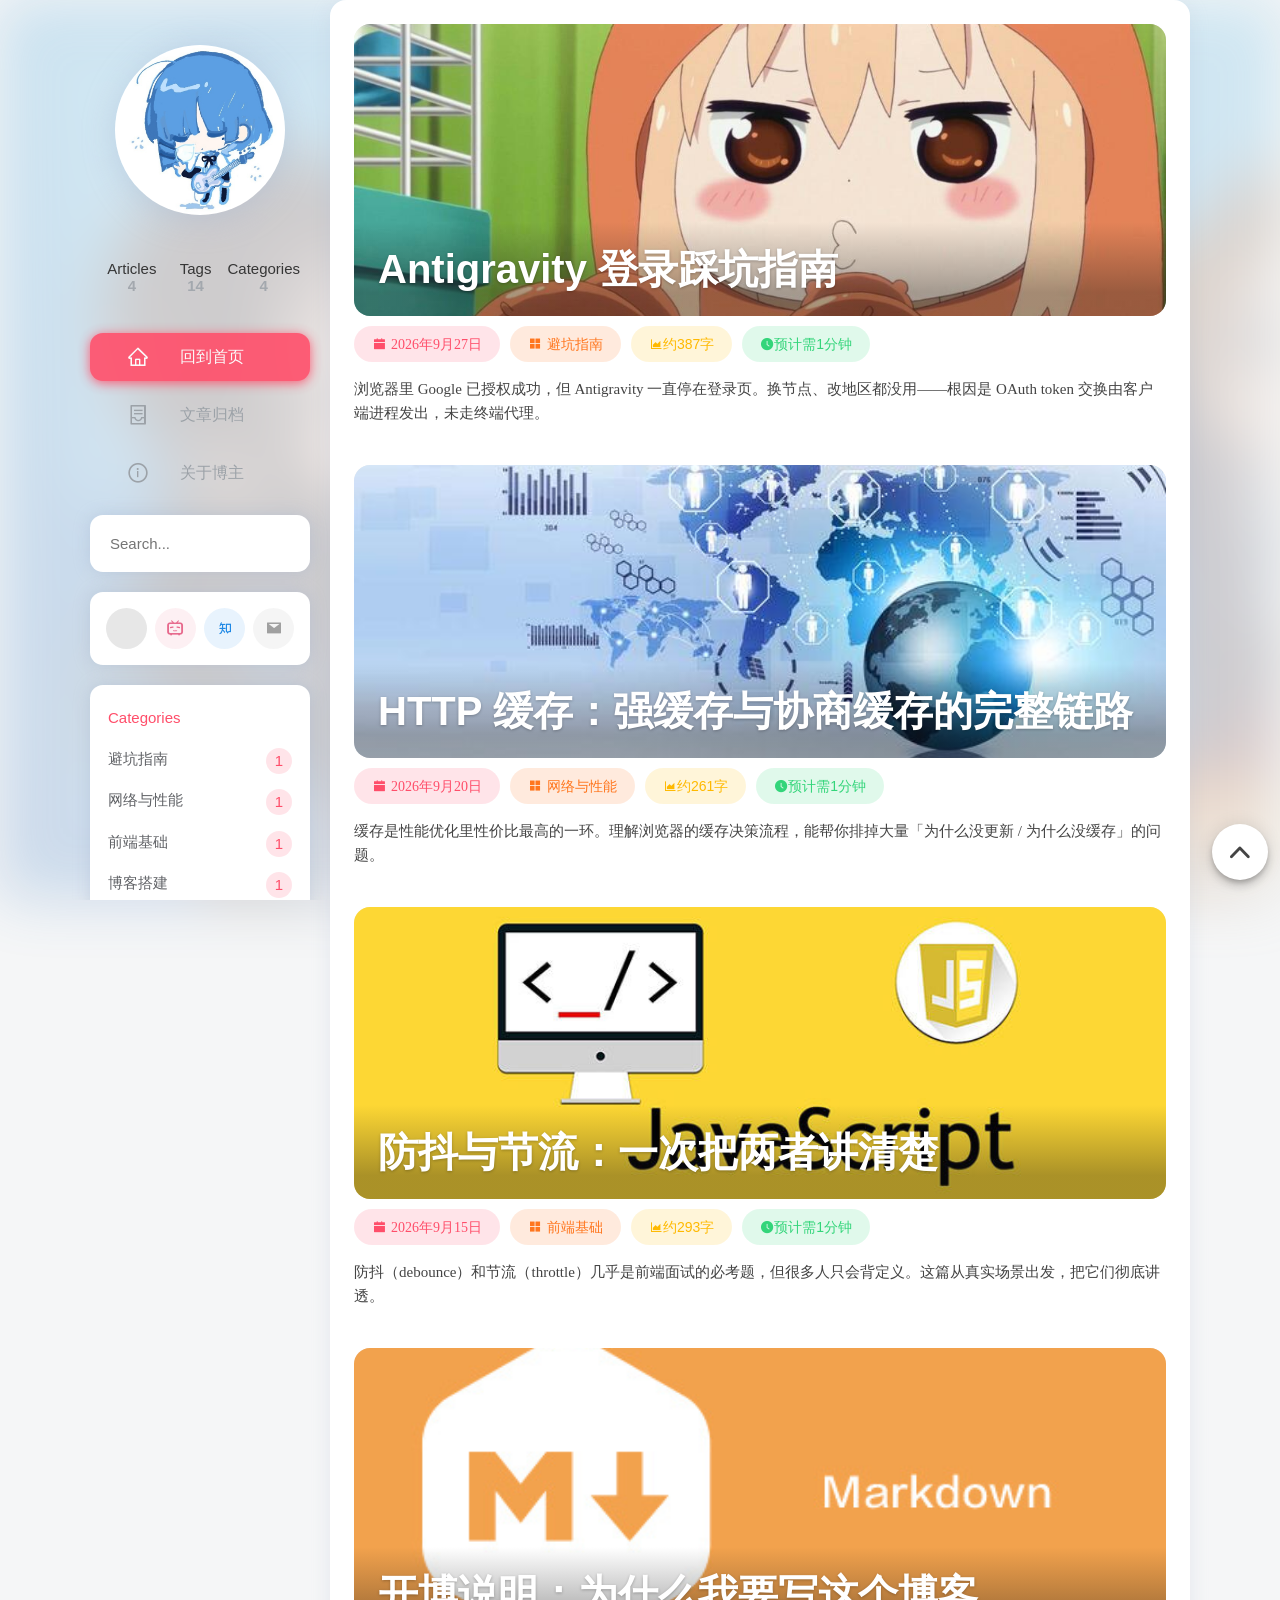
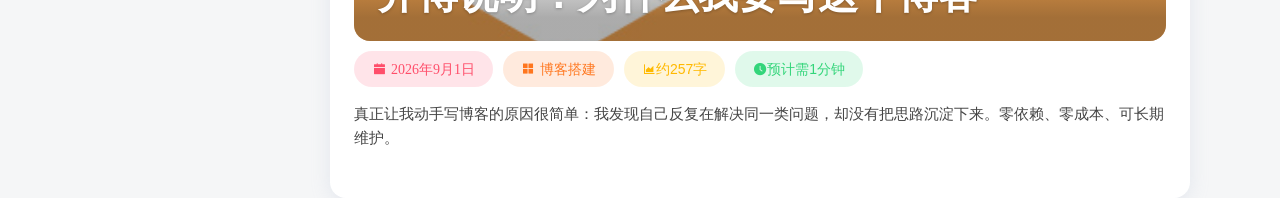
==== index.html @ 60054a6c "feat:fix:" ====
<!DOCTYPE html>
<html lang="zh-CN">

<head>
    <meta charset="UTF-8">
    <meta name="viewport" content="width=device-width, initial-scale=1, maximum-scale=5">
    <title>catyuan · 技术博客</title>
    <meta name="description" content="Talk is cheap. Show me code. 计算机科学与技术 · 学习记录与技术分享。">
    <meta property="og:type" content="website">
    <meta property="og:title" content="catyuan · 技术博客">
    <meta property="og:site_name" content="catyuan · 技术博客">
    <link rel="shortcut icon" href="/images/background/cangshu.png" type="image/png">

    <!-- Stylesheets -->
    <link rel="stylesheet" href="/lib/fancybox/fancybox.css">
    <link rel="stylesheet" href="/lib/mdui_043tiny/mdui.css">
    <link rel="stylesheet" href="/lib/iconfont/iconfont.css">
    <link rel="stylesheet" href="/lib/iconfont/social_icons.css">
    <link rel="stylesheet" href="/css/style.css">
    <link rel="stylesheet" href="/css/custom.css">
</head>

<body class="mdui-drawer-body-left">
    <!-- Top Hero Background & Mobile AppBar -->
    <div id="nexmoe-background">
        <div class="nexmoe-bg" style="background-image: url('/images/background/k-on.jpg');"></div>
        <div class="mdui-appbar mdui-shadow-0">
            <div class="mdui-toolbar">
                <a mdui-drawer="{target: '#drawer', swipe: true}" title="menu" class="mdui-btn mdui-btn-icon mdui-ripple">
                    <i class="mdui-icon nexmoefont icon-menu"></i>
                </a>
                <div class="mdui-toolbar-spacer"></div>
                <a href="/about.html" title="catyuan" class="mdui-btn mdui-btn-icon">
                    <img src="/images/bochirock/ryou.png" alt="catyuan">
                </a>
            </div>
        </div>
    </div>

    <!-- Left Drawer Header (#nexmoe-header) -->
    <div id="nexmoe-header">
        <div class="nexmoe-drawer mdui-drawer" id="drawer">
            <!-- Avatar -->
            <div class="nexmoe-avatar mdui-ripple">
                <a href="/" title="catyuan">
                    <img src="/images/bochirock/ryou.png" alt="catyuan">
                </a>
            </div>

            <!-- Stats Counts -->
            <div class="nexmoe-count">
                <div><span>Articles</span><b id="stat-articles">4</b></div>
                <div><span>Tags</span><b id="stat-tags">8</b></div>
                <div><span>Categories</span><b id="stat-categories">4</b></div>
            </div>

            <!-- Nav List -->
            <div class="nexmoe-list mdui-list" mdui-collapse="{accordion: true}">
                <a class="nexmoe-list-item mdui-list-item mdui-ripple true" href="/" title="回到首页">
                    <i class="mdui-list-item-icon nexmoefont icon-home"></i>
                    <div class="mdui-list-item-content">回到首页</div>
                </a>
                <a class="nexmoe-list-item mdui-list-item mdui-ripple false" href="/archive.html" title="文章归档">
                    <i class="mdui-list-item-icon nexmoefont icon-container"></i>
                    <div class="mdui-list-item-content">文章归档</div>
                </a>
                <a class="nexmoe-list-item mdui-list-item mdui-ripple false" href="/about.html" title="关于博主">
                    <i class="mdui-list-item-icon nexmoefont icon-info-circle"></i>
                    <div class="mdui-list-item-content">关于博主</div>
                </a>
            </div>

            <!-- Sidebar Widgets -->
            <aside id="nexmoe-sidebar">
                <!-- Search -->
                <div class="nexmoe-widget-wrap">
                    <div class="nexmoe-widget nexmoe-search">
                        <form onsubmit="sopen(); return false;">
                            <label>
                                <input type="search" placeholder="Search..." onclick="sopen();" readonly>
                            </label>
                        </form>
                    </div>
                </div>

                <!-- Social Links -->
                <div class="nexmoe-widget-wrap">
                    <div class="nexmoe-widget nexmoe-social" id="sidebar-social"></div>
                </div>

                <!-- Categories -->
                <div class="nexmoe-widget-wrap">
                    <h3 class="nexmoe-widget-title">Categories</h3>
                    <div class="nexmoe-widget">
                        <ul class="category-list" id="sidebar-categories"></ul>
                    </div>
                </div>

                <!-- Tag Cloud -->
                <div class="nexmoe-widget-wrap">
                    <h3 class="nexmoe-widget-title">Tags</h3>
                    <div id="randomtagcloud" class="nexmoe-widget tagcloud nexmoe-rainbow"></div>
                </div>

                <!-- Hitokoto 一言 -->
                <div class="nexmoe-widget-wrap">
                    <h3 class="nexmoe-widget-title">一言</h3>
                    <div class="nexmoe-widget">
                        <ul class="hitokoto-box">
                            <li class="hitokoto-text">
                                <a href="#" id="hitokoto_text">正在读取一言…</a>
                            </li>
                        </ul>
                    </div>
                </div>

                <!-- Archive -->
                <div class="nexmoe-widget-wrap">
                    <h3 class="nexmoe-widget-title">Archive</h3>
                    <div class="nexmoe-widget">
                        <ul class="archive-list" id="sidebar-archives"></ul>
                    </div>
                </div>

                <!-- Recent Posts -->
                <div class="nexmoe-widget-wrap">
                    <h3 class="nexmoe-widget-title">Recent Posts</h3>
                    <div class="nexmoe-widget">
                        <ul id="sidebar-recent"></ul>
                    </div>
                </div>
            </aside>

            <!-- Copyright & Site Time -->
            <div class="nexmoe-copyright">
                <span id="busuanzi_container_site_pv">
                    <span id="busuanzi_value_site_pv"></span> views
                </span>
                <span id="busuanzi_container_site_uv">
                    <span id="busuanzi_value_site_uv"></span> visitors
                </span><br>
                <span id="sitetime"></span><br><br>
                &copy; 2026 catyuan<br>
                Powered by <a href="https://github.com/theme-nexmoe/hexo-theme-nexmoe" target="_blank" rel="noopener">Nexmoe Style</a>
            </div>
        </div>
    </div>

    <!-- Main Content Stream (#nexmoe-content) -->
    <div id="nexmoe-content">
        <div class="nexmoe-primary">
            <section class="nexmoe-posts" id="post-list-section">
                <!-- Posts inserted by JavaScript -->
                <div style="padding: 40px; text-align: center; color: #999;">正在加载文章列表…</div>
            </section>

            <!-- Right Floating Tools -->
            <div class="nexmoe-post-right">
                <div class="nexmoe-fixed">
                    <div class="nexmoe-tool">
                        <a href="#nexmoe-content" class="toc-link" aria-label="Back To Top" title="top">
                            <button class="mdui-fab mdui-ripple"><i class="nexmoefont icon-caret-top"></i></button>
                        </a>
                    </div>
                </div>
            </div>
        </div>
    </div>

    <!-- Search Modal Overlay (#nexmoe-search-space) -->
    <div id="nexmoe-search-space">
        <div class="search-container">
            <div class="search-header">
                <div class="search-input-container">
                    <input class="search-input" id="search_input_modal" type="text" placeholder="输入关键字搜索文章..." oninput="sinput();" autocomplete="off">
                </div>
                <a class="search-close" onclick="sclose();">&times;</a>
            </div>
            <div class="search-body" id="search_results_modal"></div>
        </div>
    </div>

    <!-- Scripts -->
    <script src="/lib/mdui_043tiny/mdui.js"></script>
    <script src="/lib/fancybox/fancybox.umd.js"></script>
    <script async src="//busuanzi.ibruce.info/busuanzi/2.3/busuanzi.pure.mini.js"></script>
    <script src="/js/app.js"></script>
    <script>
        // Render Home Post List
        document.addEventListener('DOMContentLoaded', async () => {
            const data = await loadBlogData();
            const container = document.getElementById('post-list-section');
            if (!data || !data.articles || !data.articles.length) {
                container.innerHTML = '<div style="padding: 40px; text-align: center; color: #999;">暂无文章</div>';
                return;
            }

            let html = '';
            data.articles.forEach(art => {
                const cover = art.cover || '/images/post/markerdown.jpg';
                const cat = art.category || '默认';
                const formattedDate = formatDate(art.date);
                const wordEstimate = art.summary ? Math.max(1, Math.round(art.summary.length * 4.5)) : 800;
                const readingMinutes = Math.max(1, Math.round(wordEstimate / 350));

                html += `
                <div class="nexmoe-post">
                    <a href="/article.html?slug=${encodeURIComponent(art.slug)}">
                        <div class="nexmoe-post-cover mdui-ripple absolute" style="padding-top: 36%;">
                            <img src="${cover}" alt="${art.title}" loading="lazy" onerror="imgOnError(this);">
                            <h1>${art.title}</h1>
                        </div>
                    </a>
                    <div class="nexmoe-post-meta">
                        <div class="nexmoe-rainbow">
                            <a class="nexmoefont icon-calendar-fill">${formattedDate}</a>
                            <a class="nexmoefont icon-appstore-fill -link" href="/archive.html?cat=${encodeURIComponent(cat)}">${cat}</a>
                            <a><i class="nexmoefont icon-areachart"></i>约${wordEstimate > 1000 ? (wordEstimate/1000).toFixed(1) + 'k' : wordEstimate}字</a>
                            <a><i class="nexmoefont icon-time-circle-fill"></i>预计需${readingMinutes}分钟</a>
                        </div>
                    </div>
                    <article>
                        <p>${art.summary || ''}</p>
                    </article>
                </div>`;
            });

            container.innerHTML = html;

            // Trigger ripple effect for dynamic elements
            if (window.mdui && mdui.mutation) {
                mdui.mutation();
            }
        });
    </script>
</body>

</html>
---- lib/iconfont/iconfont.css ----
@font-face {font-family: "nexmoefont";
  src: url('iconfont.eot?t=1619014267133'); /* IE9 */
  src: url('iconfont.eot?t=1619014267133#iefix') format('embedded-opentype'), /* IE6-IE8 */
  url('[data-uri]') format('woff2'),
  url('iconfont.woff?t=1619014267133') format('woff'),
  url('iconfont.ttf?t=1619014267133') format('truetype'), /* chrome, firefox, opera, Safari, Android, iOS 4.2+ */
  url('iconfont.svg?t=1619014267133#nexmoefont') format('svg'); /* iOS 4.1- */
}

.nexmoefont {
  font-family: "nexmoefont" !important;
  font-size: 16px;
  font-style: normal;
  -webkit-font-smoothing: antialiased;
  -moz-osx-font-smoothing: grayscale;
}

.icon-i-catalog:before {
  content: "\e628";
}

.icon-caret-top:before {
  content: "\e62d";
}

.icon-tuchong:before {
  content: "\e600";
}

.icon-zhanku:before {
  content: "\e66f";
}

.icon-douban-fill:before {
  content: "\eeae";
}

.icon-coffee:before {
  content: "\e618";
}

.icon-rss:before {
  content: "\e7ea";
}

.icon-appstore-fill:before {
  content: "\e853";
}

.icon-mail-fill:before {
  content: "\e870";
}

.icon-steam:before {
  content: "\e722";
}

.icon-battlenet:before {
  content: "\e604";
}

.icon-youtube:before {
  content: "\e733";
}

.icon-areachart:before {
  content: "\e7af";
}

.icon-telegram:before {
  content: "\e646";
}

.icon-zhihu:before {
  content: "\e87c";
}

.icon-QQ:before {
  content: "\e882";
}

.icon-weibo:before {
  content: "\e883";
}

.icon-wechat-fill:before {
  content: "\e884";
}

.icon-github:before {
  content: "\e60b";
}

.icon-dribbble:before {
  content: "\eaab";
}

.icon-twitter:before {
  content: "\e617";
}

.icon-bilibili:before {
  content: "\e60f";
}

.icon-time-circle-fill:before {
  content: "\e848";
}

.icon-calendar-fill:before {
  content: "\e84d";
}

.icon-eye-fill:before {
  content: "\e869";
}

.icon-tag-fill:before {
  content: "\e86e";
}

.icon-tags-fill:before {
  content: "\e86f";
}

.icon-right:before {
  content: "\e7eb";
}

.icon-left:before {
  content: "\e7ec";
}

.icon-menu:before {
  content: "\e7f5";
}

.icon-unorderedlist:before {
  content: "\e7f4";
}

.icon-ellipsis:before {
  content: "\e7fc";
}

.icon-info-circle:before {
  content: "\e77e";
}

.icon-container:before {
  content: "\e7b0";
}

.icon-home:before {
  content: "\e7c6";
}
---- lib/iconfont/social_icons.css ----
@font-face {
  font-family: "nexmoefont"; /* Project id 3800417 */
  src: url('//at.alicdn.com/t/c/font_3800417_2yspzelnviu.woff2?t=1670921425519') format('woff2'),
       url('//at.alicdn.com/t/c/font_3800417_2yspzelnviu.woff?t=1670921425519') format('woff'),
       url('//at.alicdn.com/t/c/font_3800417_2yspzelnviu.ttf?t=1670921425519') format('truetype');
}

.nexmoefont {
  font-family: "nexmoefont" !important;
  font-size: 16px;
  font-style: normal;
  -webkit-font-smoothing: antialiased;
  -moz-osx-font-smoothing: grayscale;
}

.icon-Niconico_Television:before {
  content: "\e605";
}

.icon-bgm38:before {
  content: "\e604";
}

.icon-github-replace:before {
  content: "\e602";
}
---- css/style.css ----
:root {
  --gutter: 25px;
  --radius: 13px;
  --color-primary: #ff4e6a;
  --color2: #ff761e;
  --color3: #ffb900;
  --color4: #33d57a;
  --color5: #00dbff;
  --color6: #1a98ff;
  --color7: #9090ff;
  --color-primary-bg: rgba(255,78,106,0.15);
  --color2-bg: rgba(255,118,30,0.15);
  --color3-bg: rgba(255,185,0,0.15);
  --color4-bg: rgba(51,213,122,0.15);
  --color5-bg: rgba(0,219,255,0.15);
  --color6-bg: rgba(26,152,255,0.15);
  --color7-bg: rgba(144,144,255,0.15);
  --color-shadow: rgba(161,177,204,0.4);
}
.nexmoe-archives .tagcloud {
  margin-bottom: 13px;
  font-size: 0;
}
.nexmoe-archives .categories {
  margin-bottom: 12px;
  font-size: 0;
}
.nexmoe-archives .tagcloud a {
  border-radius: 15px;
  padding: 6px 12px;
  font-size: 15px !important;
  display: inline-block;
  margin-bottom: 7px;
  margin-right: 7px;
}
.nexmoe-archives .tagcloud a:before {
  content: '# ';
}
.nexmoe-archives .tagcloud a span:before {
  content: ' ';
}
.nexmoe-archives .categories a {
  border-radius: 12px;
  padding: 12px;
  font-size: 16px;
  display: inline-block;
  margin-bottom: 12px;
  margin-right: 12px;
  height: 156px;
  width: calc(33.333333333% - 8px);
  position: relative;
}
.nexmoe-archives .categories a:nth-child(3n+3) {
  margin-right: 0;
}
.nexmoe-archives .categories a .bg {
  background-size: cover;
  background-position: center center;
  top: 0;
  left: 0;
  width: 100%;
  height: 100%;
  position: absolute;
  opacity: 0.8;
}
.nexmoe-archives .categories a:before {
  top: 0;
  left: 0;
  content: '';
  background-color: rgba(0,0,0,0.15);
  width: 100%;
  height: 100%;
  position: absolute;
  z-index: 1;
}
.nexmoe-archives .categories a h1 {
  margin: 20px;
  position: absolute;
  bottom: 0;
  left: 0;
  z-index: 2;
}
@media screen and (max-width: 768px) {
  .nexmoe-archives .categories a {
    width: calc(50% - 6px);
  }
  .nexmoe-archives .categories a:nth-child(3n+3) {
    margin-right: 12px;
  }
  .nexmoe-archives .categories a:nth-child(2n+2) {
    margin-right: 0;
  }
}
.nexmoe-archives .categories a span {
  margin-top: 5px;
  display: block;
}
.nexmoe-archives .categories a span:after {
  content: ' Articles';
}
.nexmoe-archives article > *:first-child {
  margin-top: 0;
}
.nexmoe-archives article > *:last-child {
  margin-bottom: 0;
}
.nexmoe-archives ul {
  list-style: none;
  padding-left: 0 !important;
}
.nexmoe-archives li {
  position: relative;
  padding: 10px 0;
  padding-left: 25px;
}
.nexmoe-archives li::before {
  content: '';
  width: 14px;
  height: 14px;
  background: var(--color-primary);
  display: inline-block;
  vertical-align: middle;
  margin-top: -2px;
  margin-right: 11px;
  margin-left: -25px;
  border-radius: 100%;
  border: 3px solid #fff;
  z-index: 100;
  position: relative;
}
.nexmoe-archives li::after {
  content: '';
  height: 100%;
  width: 2px;
  background: var(--color-primary-bg);
  position: absolute;
  left: 6px;
  top: 20px;
}
.nexmoe-archives li:last-child:after {
  display: none;
}
.nexmoe-archives ul span {
  margin-right: 15px;
}
article {
  color: #444;
  font-family: microsoft yahei;
}
article p {
  line-height: 24px;
}
article code {
  background-color: rgba(27,31,35,0.05);
  border-radius: 6px;
  font-size: 85%;
  padding: 0.2em 0.4em;
  font-family: Consolas;
}
article code::-webkit-scrollbar {
  width: 10px;
  height: 10px;
}
article code::-webkit-scrollbar-thumb {
  border-radius: 10px;
  background-color: #888;
}
.highlight {
  padding: 0 0.5em;
  background: #282c34;
  color: #abb2bf;
  margin: 25px 0;
  border-radius: var(--radius);
  overflow: auto;
}
.highlight .gutter {
  border-right: 1px solid #35393b;
}
article pre {
  border-radius: var(--radius);
  overflow: hidden;
  -webkit-box-sizing: border-box;
  box-sizing: border-box;
  margin: 0;
  padding: 15px 6px 15px 0;
  position: relative;
  background: #282c34;
  line-height: 1.3em;
}
article pre::before {
  background: #282c34;
  height: 32px;
  margin-bottom: 0;
  display: block;
}
article pre:after {
  position: absolute;
  border-radius: 50%;
  background: #ff5f56;
  width: 12px;
  height: 12px;
  top: 0;
  left: 12px;
  margin-top: 12px;
  -webkit-box-shadow: 20px 0 #ffbd2e, 40px 0 #27c93f;
  box-shadow: 20px 0 #ffbd2e, 40px 0 #27c93f;
}
article pre code {
  position: relative;
  border: none;
  border-radius: 0;
  font-size: 100%;
  font-family: Consolas;
  padding: 0;
}
article pre code:after {
  color: #5c6370;
  position: absolute;
  top: 0.5em;
  bottom: 0.5em;
  left: 0;
  text-align: left;
  clip: rect(-100px 2em 9999px 0);
  clip: rect(-100px 5ch 9999px 0);
  overflow: hidden;
  padding: 1px 0;
  padding-left: 12px;
  background: #282c34;
}
article a {
  -webkit-transition: color 0.35s ease-out;
  transition: color 0.35s ease-out;
  color: var(--color-primary);
  text-decoration: none;
  word-wrap: break-word;
}
article a:hover,
article a:focus {
  color: var(--color-primary);
}
article a:hover {
  text-decoration: underline;
}
article p {
  margin: 24px 0;
  position: relative;
}
article p:after {
  content: '';
  clear: both;
  display: block;
}
article del {
  color: #999;
  font-size: 0.9em;
}
article > table.nexmoe-album {
  margin: -5px;
  max-width: calc(100% + 10px);
}
article > table.nexmoe-album + .nexmoe-album {
  margin-top: 5px;
}
article > table.nexmoe-album,
article > table.nexmoe-album thead,
article > table.nexmoe-album th,
article > table.nexmoe-album td {
  border: none;
  box-shadow: none;
}
article > table.nexmoe-album * {
  background-color: transparent !important;
}
article > table.nexmoe-album th,
article > table.nexmoe-album td {
  padding: 5px;
  height: 300px;
}
article > table.nexmoe-album th a:after,
article > table.nexmoe-album td a:after {
  display: none;
}
@media screen and (max-width: 1024px) {
  article > table.nexmoe-album th,
  article > table.nexmoe-album td {
    height: 100px;
  }
}
article > table.nexmoe-album img {
  width: 100%;
  height: 100%;
  object-fit: cover;
}
.justified-gallery {
  margin: -10px;
  width: calc(100% + 20px);
}
.jg-entry {
  border-radius: 10px;
  overflow: hidden;
}
article img {
  display: block;
  border-radius: var(--radius);
}
article h1,
article h2,
article h3,
article h4,
article h5,
article h6 {
  color: #111;
  margin: 24px 0;
}
article h4,
article h5,
article h6 {
  position: relative;
}
article h4:before,
article h5:before,
article h6:before {
  display: inline-block;
  width: 1em;
  content: '#';
  color: var(--color-primary);
}
article h1 {
  font-size: 2.5em;
}
article h2 {
  font-size: 1.7em;
  position: relative;
  padding-bottom: 10px;
}
article h2:before {
  content: '';
  width: 100%;
  padding: 0px 24px;
  border-bottom: 1px solid #eee;
  position: absolute;
  bottom: -1px;
  left: -24px;
  box-sizing: unset;
}
article h2:after {
  transition: all 0.35s ease-out;
  content: '';
  position: absolute;
  background: var(--color-primary);
  width: 1em;
  height: 5px;
  bottom: -3px;
  left: 0;
  border-radius: 10px;
}
article h2:hover:after {
  width: 2em;
}
article h3 {
  font-size: 1.3em;
}
article h4 {
  font-size: 1.15em;
}
article h5 {
  font-size: 1em;
}
article h6 {
  font-size: 0.9em;
}
article blockquote {
  color: #666;
  margin: 24px 0;
  padding: 0.1em 2.2em;
  background-color: #f8f8f8;
  line-height: 28px;
  position: relative;
  border-radius: 10px;
  border: 1px solid #eee;
  font-family: sf pro sc, sf pro display, sf pro icons, aos icons, pingfang sc, helvetica neue, helvetica, arial, sans-serif;
}
article blockquote:before {
  content: '\201C';
  top: 15px;
  left: 10px;
  position: absolute;
  color: #888;
  font-size: 3em;
}
article blockquote:after {
  content: '\201D';
  bottom: -8px;
  right: 10px;
  position: absolute;
  color: #888;
  font-size: 3em;
}
article hr {
  display: block;
  border: 0;
  border-top: 1px dashed #ccc;
  margin: 24px 0;
  padding: 0;
}
article sub,
article sup {
  font-size: 75%;
  line-height: 0;
  position: relative;
  vertical-align: baseline;
}
article sup {
  top: -0.5em;
}
article sub {
  bottom: -0.25em;
}
article ul {
  padding: 0 0 0 2em;
  margin-top: 0;
}
article ul .mdui-checkbox {
  padding-left: 22px;
  height: 18px;
}
article ul .mdui-checkbox-icon {
  top: 4px;
}
article ol {
  padding: 0 0 0 2.5em;
  margin-top: 0;
}
article ol {
  list-style-type: none;
  counter-reset: item;
}
article ol > li {
  position: relative;
  padding: 0.4rem 0;
}
article ol > li::before {
  content: counter(item);
  counter-increment: item;
  position: absolute;
  top: 0.4rem;
  left: -2.5em;
  height: 1.6rem;
  width: 1.6rem;
  text-align: center;
  border-radius: 8px;
  line-height: 1.6rem;
  background-color: var(--color-primary-bg);
  color: var(--color-primary);
}
article li {
  line-height: 2rem;
}
article li p {
  margin: 0 !important;
}
article dd {
  margin: 0 0 0 2em;
}
article > table {
  color: #5b6064;
  border-spacing: 0;
  border-collapse: collapse;
  max-width: 100%;
  overflow: auto;
  white-space: nowrap;
  margin: 25px auto;
  background: transparent;
  display: block;
}
article > table::-webkit-scrollbar {
  width: 6px;
  height: 6px;
}
article > table::-webkit-scrollbar-thumb {
  background-color: #888;
}
article > table thead {
  border-bottom: 1px solid #eee;
  background-color: #f8f8f8;
}
article > table thead tr {
  background-color: #f8f8f8;
}
article > table th {
  border: 1px solid #eee;
  padding: 13px 26px;
  font-weight: 400;
}
article > table td {
  border: 1px solid #eee;
  padding: 13px 26px;
}
article > table tr {
  background-color: #fff;
}
article > table tr:nth-child(2n) {
  background-color: #f8f8f8;
}
article img,
article canvas,
article iframe,
article video,
article svg,
article select,
article textarea {
  width: auto;
  max-width: 100%;
}
details ul {
  padding-left: 1.7em;
}
summary {
  cursor: pointer;
}
summary i {
  margin-right: 0.3em;
  width: 24px;
}
summary .remove {
  display: none;
}
details[open] > summary .add {
  display: none;
}
details[open] > summary .remove {
  display: inline-block;
}
article ul {
  list-style: none;
  padding-left: 0 !important;
}
article ul li {
  position: relative;
  padding: 10px 0;
  padding-left: 25px;
  line-height: 1rem;
}
article ul li::before {
  content: '';
  width: 14px;
  height: 14px;
  background: var(--color-primary);
  display: inline-block;
  vertical-align: middle;
  margin-top: -2px;
  margin-right: 11px;
  margin-left: -25px;
  border-radius: 100%;
  border: 3px solid #fff;
  z-index: 100;
  position: relative;
}
article ul li::after {
  content: '';
  height: 100%;
  width: 2px;
  background: var(--color-primary-bg);
  position: absolute;
  left: 6px;
  top: 20px;
}
article ul li:last-child:after {
  display: none;
}
article ul span {
  margin-right: 15px;
}
article .mdui-btn {
  background-color: var(--color-primary);
  color: #fff;
  border-radius: 10px;
}
article .mdui-btn:focus,
article .mdui-btn:hover {
  background-color: var(--color-primary);
  color: #fff;
}
font.douyin {
  text-shadow: -2px 0 rgba(0,255,255,0.5), 2px 0 rgba(255,0,0,0.5);
  animation: shake-it 0.5s reverse infinite cubic-bezier(0.68, -0.55, 0.27, 1.55);
}
.aplayer {
  -webkit-box-shadow: 0 0 0 1px #eee !important;
  box-shadow: 0 0 0 1px #eee !important;
  border-radius: 10px !important;
  margin: 24px 0 !important;
  height: 90px;
}
.aplayer .aplayer-info {
  padding: 9px 7px 0 10px !important;
}
.aplayer .aplayer-info .aplayer-controller .aplayer-bar-wrap {
  margin-left: 1px !important;
  padding-right: 3px;
}
.aplayer .aplayer-info .aplayer-controller .aplayer-bar-wrap .aplayer-bar,
.aplayer .aplayer-info .aplayer-controller .aplayer-bar-wrap .aplayer-bar .aplayer-loaded,
.aplayer .aplayer-info .aplayer-controller .aplayer-bar-wrap .aplayer-bar .aplayer-played {
  height: 6px !important;
  border-radius: 10px !important;
}
.aplayer .aplayer-info .aplayer-controller .aplayer-bar-wrap .aplayer-bar .aplayer-played .aplayer-thumb {
  height: 12px !important;
  width: 12px !important;
  right: 3px !important;
  -webkit-box-shadow: 0 0 5px 0 rgba(0,0,0,0.18) !important;
  box-shadow: 0 0 5px 0 rgba(0,0,0,0.18) !important;
  -webkit-transition: all 0.35s ease-out;
  transition: all 0.35s ease-out;
}
.aplayer .aplayer-info .aplayer-controller .aplayer-volume-wrap .aplayer-volume-bar-wrap .aplayer-volume-bar,
.aplayer .aplayer-info .aplayer-controller .aplayer-volume-wrap .aplayer-volume-bar-wrap .aplayer-volume-bar .aplayer-volume {
  border-radius: 10px;
  width: 6px;
}
.aplayer .aplayer-info .aplayer-controller .aplayer-volume-wrap .aplayer-volume-bar-wrap .aplayer-volume-bar {
  right: 10.5px;
}
.aplayer .aplayer-list ol li {
  border-top: none !important;
}
.aplayer .aplayer-list ol li.aplayer-list-light {
  background: #f8f8f8 !important;
}
.justified-gallery > a > .jg-caption,
.justified-gallery > div > .jg-caption,
.justified-gallery > figure > .jg-caption {
  background-color: transparent;
}
.justified-gallery > a > .jg-caption,
.justified-gallery > div > .jg-caption,
.justified-gallery > figure > .jg-caption {
  padding: 10px;
  transition: all 0.35s ease-out !important;
}
.justified-gallery > a > .jg-caption.jg-caption-visible,
.justified-gallery > div > .jg-caption.jg-caption-visible,
.justified-gallery > figure > .jg-caption.jg-caption-visible {
  opacity: 0.99;
}
.justified-gallery > a > .jg-caption:after,
.justified-gallery > div > .jg-caption:after,
.justified-gallery > figure > .jg-caption:after {
  background-image: -moz-linear-gradient(to top, rgba(16,16,16,0.35) 25%, rgba(16,16,16,0) 100%);
  background-image: -webkit-linear-gradient(to top, rgba(16,16,16,0.35) 25%, rgba(16,16,16,0) 100%);
  background-image: -ms-linear-gradient(to top, rgba(16,16,16,0.35) 25%, rgba(16,16,16,0) 100%);
  background-image: linear-gradient(to top, rgba(16,16,16,0.35) 25%, rgba(16,16,16,0) 100%);
  -moz-pointer-events: none;
  -webkit-pointer-events: none;
  -ms-pointer-events: none;
  pointer-events: none;
  background-size: cover;
  content: '';
  display: block;
  height: 100%;
  left: 0;
  position: absolute;
  bottom: 0;
  width: 100%;
  z-index: -1;
}
article.nexmoe-py > *:first-child {
  margin-top: 0 !important;
}
article.nexmoe-py ul {
  list-style-type: none;
  padding: 0;
  display: flex;
  flex-direction: row;
  flex-wrap: wrap;
  margin: -5px;
}
article.nexmoe-py ul li {
  transition: all 0.03s;
  width: calc(14.285714285714286% - 10px);
  margin: 5px;
  border-radius: 10px;
  box-shadow: 0 0 0 1px #eee;
  font-size: 0;
  overflow: hidden;
  padding: 0 !important;
}
article.nexmoe-py ul li:before,
article.nexmoe-py ul li:after {
  display: none;
}
article.nexmoe-py ul li > a {
  padding-top: 100%;
  display: block;
  position: relative;
}
article.nexmoe-py ul li > a:before {
  background-image: -moz-linear-gradient(to top, rgba(16,16,16,0.35) 25%, rgba(16,16,16,0) 100%);
  background-image: -webkit-linear-gradient(to top, rgba(16,16,16,0.35) 25%, rgba(16,16,16,0) 100%);
  background-image: -ms-linear-gradient(to top, rgba(16,16,16,0.35) 25%, rgba(16,16,16,0) 100%);
  background-image: linear-gradient(to top, rgba(16,16,16,0.35) 25%, rgba(16,16,16,0) 100%);
  -moz-pointer-events: none;
  -webkit-pointer-events: none;
  -ms-pointer-events: none;
  pointer-events: none;
  background-size: cover;
  content: '';
  display: block;
  height: 36px;
  left: 0;
  position: absolute;
  bottom: 0;
  width: 100%;
  z-index: 1;
  opacity: 0.8;
}
article.nexmoe-py ul li > a::after {
  font-size: 13px;
  color: #fff;
  -webkit-transition: none;
  transition: none;
  content: attr(title);
  display: block;
  width: 100%;
  border: none;
  padding: 8px 10px;
  text-align: center;
  overflow: hidden;
  text-overflow: ellipsis;
  white-space: nowrap;
  position: absolute;
  bottom: 0;
  z-index: 2;
}
article.nexmoe-py ul li img {
  width: 100%;
  border-radius: 0;
  border: none;
  display: block;
  position: absolute;
  width: 100%;
  top: 0;
  pointer-events: none;
}
@media screen and (max-width: 768px) {
  article.nexmoe-py ul li {
    width: calc(33.3333333333% - 10px);
  }
}
#nexmoe-search-space {
  top: 0;
  left: 0;
  width: 100%;
  height: 100%;
  z-index: 6000;
  font-size: 1rem;
  background: rgba(10,10,10,0.86);
  position: fixed;
  align-items: center;
  flex-direction: column;
  line-height: 1.25em;
  display: none;
}
#nexmoe-search-space .search-container {
  width: 540px;
  overflow: auto;
  z-index: 6001;
  top: 100px;
  bottom: 100px;
  flex-direction: column;
  position: fixed;
  display: flex;
}
#nexmoe-search-space .search-container .search-header {
  display: flex;
  flex-direction: row;
  line-height: 1.5em;
  font-weight: normal;
  border-radius: 13px;
  background-color: #fff;
  min-height: 3rem;
}
#nexmoe-search-space .search-container .search-header .search-input-container {
  width: 90%;
  height: 100%;
  padding-left: 16px;
}
#nexmoe-search-space .search-container .search-header .search-input-container .search-input {
  width: 100%;
  height: 100%;
  outline-style: none;
  border: 0px;
  font-size: 20px;
  font-weight: bold;
  font-family: initial;
}
#nexmoe-search-space .search-container .search-header .search-close {
  font-family: initial;
  font-size: 1.4em;
  padding: 0.6em 0.75em;
}
#nexmoe-search-space .search-container .search-body .search-result {
  background-color: #fff;
  border-radius: 13px;
}
#nexmoe-search-space .search-container .search-body .search-result a {
  color: #b5b5b5;
  font-family: initial;
}
#nexmoe-search-space .search-container .search-body .search-result a h3 {
  color: #000;
  padding: 18px;
  margin-bottom: 0px;
  padding-bottom: 10px;
}
#nexmoe-search-space .search-container .search-body .search-result a .content {
  padding-left: 17px;
  bottom: 10px;
  margin-top: 10px;
}
#nexmoe-search-space .search-container .search-body .search-result a .keyword {
  color: var(--color-primary);
}
@media screen and (max-width: 1023px) {
  .search-container {
    align-items: center;
  }
  .search-container .search-header,
  .search-container .search-body {
    width: 330px;
  }
}
.nexmoe-widget-wrap .nexmoe-widget .hitokoto-box {
  margin: 0 auto;
  overflow: hidden;
}
.nexmoe-widget-wrap .nexmoe-widget .hitokoto-text {
  display: inline-block;
  white-space: nowrap;
  animation: 10s wordsLoop linear infinite normal;
}
@-moz-keyframes wordsLoop {
  0% {
    transform: translateX(200px);
    -webkit-transform: translateX(200px);
  }
  100% {
    transform: translateX(-100%);
    -webkit-transform: translateX(-100%);
  }
}
@-webkit-keyframes wordsLoop {
  0% {
    transform: translateX(200px);
    -webkit-transform: translateX(200px);
  }
  100% {
    transform: translateX(-100%);
    -webkit-transform: translateX(-100%);
  }
}
@-o-keyframes wordsLoop {
  0% {
    transform: translateX(200px);
    -webkit-transform: translateX(200px);
  }
  100% {
    transform: translateX(-100%);
    -webkit-transform: translateX(-100%);
  }
}
@keyframes wordsLoop {
  0% {
    transform: translateX(200px);
    -webkit-transform: translateX(200px);
  }
  100% {
    transform: translateX(-100%);
    -webkit-transform: translateX(-100%);
  }
}
@-moz-keyframes wordsLoop {
  0% {
    transform: translateX(200px);
    -webkit-transform: translateX(200px);
  }
  100% {
    transform: translateX(-100%);
    -webkit-transform: translateX(-100%);
  }
}
@-webkit-keyframes wordsLoop {
  0% {
    transform: translateX(200px);
    -webkit-transform: translateX(200px);
  }
  100% {
    transform: translateX(-100%);
    -webkit-transform: translateX(-100%);
  }
}
@-o-keyframes wordsLoop {
  0% {
    transform: translateX(200px);
    -webkit-transform: translateX(200px);
  }
  100% {
    transform: translateX(-100%);
    -webkit-transform: translateX(-100%);
  }
}
@keyframes wordsLoop {
  0% {
    transform: translateX(200px);
    -webkit-transform: translateX(200px);
  }
  100% {
    transform: translateX(-100%);
    -webkit-transform: translateX(-100%);
  }
}
*,
*:after,
*::before {
  box-sizing: border-box;
}
a {
  text-decoration: none;
}
body {
  max-width: 1100px;
  margin: auto !important;
}
.medium-zoom-overlay {
  z-index: 9999;
}
.medium-zoom-image--opened {
  z-index: 9999;
  background: rgba(31,34,36,0.925);
  box-shadow: 0 1em 3em 0.5em rgba(0,0,0,0.25);
}
#nexmoe-background .nexmoe-bg {
  opacity: 0.2;
  background-size: cover;
  filter: blur(30px);
  height: 100vh;
  width: 100%;
  position: fixed;
  top: 0;
  left: 0;
  z-index: -1;
}
#nexmoe-background .mdui-appbar {
  padding: 10px;
  display: none;
}
#nexmoe-background .mdui-appbar img {
  width: 100%;
}
@media screen and (max-width: 1023px) {
  #nexmoe-background .mdui-appbar {
    display: block !important;
  }
}
#nexmoe-header {
  margin-left: -260px;
}
#nexmoe-header .mdui-drawer {
  left: unset;
  scrollbar-width: none;
}
#nexmoe-header .mdui-drawer::-webkit-scrollbar {
  display: none;
}
#nexmoe-header .nexmoe-avatar,
#nexmoe-header .nexmoe-avatar img {
  width: 100%;
  font-size: 0 0;
  border-radius: 80px;
  -webkit-border-radius: 80px;
  -moz-border-radius: 80px;
  box-shadow: inset 0 -1px 0 #333 sf;
  -webkit-transition: -webkit-transform 1.5s ease-out;
  -moz-transition: -moz-transform 1.5s ease-out;
  transition: transform 1.5s ease-out;
}
#nexmoe-header .nexmoe-avatar {
  margin: 45px;
  z-index: 4;
  position: relative;
  font-size: 0;
  width: calc(100% - 90px);
  overflow: hidden;
  border-radius: 100%;
  box-shadow: 0 0.3rem 2rem var(--color-shadow);
}
#nexmoe-header .nexmoe-avatar a {
  padding-bottom: 100%;
  display: block;
  height: 0;
}
#nexmoe-header .nexmoe-count {
  padding: 0 30px;
  margin-bottom: 30px;
  display: -webkit-box;
  display: -ms-flexbox;
  display: flex;
}
#nexmoe-header .nexmoe-count div {
  -webkit-box-flex: 1;
  -ms-flex: 1;
  flex: 1;
  text-align: center;
  color: #a3a8ae;
}
#nexmoe-header .nexmoe-count div span {
  color: #363636;
  display: block;
}
#nexmoe-header .nexmoe-search input {
  border: none !important;
  background-color: transparent;
  padding: 20px;
  box-sizing: border-box;
  outline: none;
}
#nexmoe-header input::-webkit-search-decoration,
#nexmoe-header input::-webkit-search-cancel-button {
  display: none !important;
}
#nexmoe-header .nexmoe-social {
  padding: 12px;
  font-size: 0;
}
#nexmoe-header .nexmoe-social a {
  width: 41px;
  height: 41px;
  line-height: 41px;
  margin: 4px;
  border-radius: 100%;
  display: inline-block;
  text-align: center;
  color: #606266;
}
#nexmoe-header .nexmoe-list {
  padding: 8px 20px;
}
#nexmoe-header .nexmoe-list .nexmoe-list-item {
  padding: 0 36px;
  color: #9ca2a8;
  border-radius: var(--radius);
  margin-bottom: 10px;
  text-align: center;
  transition: none !important;
}
#nexmoe-header .nexmoe-list .nexmoe-list-item.true,
#nexmoe-header .nexmoe-list .nexmoe-list-item.true i {
  color: #fff;
}
#nexmoe-header .nexmoe-list .nexmoe-list-item.true {
  opacity: 0.9;
  background: var(--color-primary);
  box-shadow: 0 2px 12px var(--color-primary);
}
#nexmoe-header .nexmoe-list .nexmoe-list-item i {
  font-size: 22px;
  color: #9ca2a8;
}
#nexmoe-header .nexmoe-list .nexmoe-list-item .mdui-list-item-content {
  margin-left: 0px;
}
#nexmoe-header .nexmoe-widget-wrap {
  box-shadow: 0 0 1rem var(--color-shadow);
  background-color: #fff;
  margin: 20px;
  border-radius: var(--radius);
  overflow: hidden;
  white-space: normal;
}
#nexmoe-header .nexmoe-widget-wrap .nexmoe-widget-title {
  font-size: 1em;
  font-weight: 400;
  padding: 24px 18px 12px;
  margin: 0;
  color: var(--color-primary);
}
#nexmoe-header .nexmoe-widget-wrap .nexmoe-widget ul {
  list-style-type: none;
  padding: 0;
  margin: 0;
}
#nexmoe-header .nexmoe-widget-wrap .nexmoe-widget ul li {
  overflow: hidden;
  text-overflow: ellipsis;
  white-space: nowrap;
  position: relative;
  padding: 12px 18px;
}
#nexmoe-header .nexmoe-widget-wrap .nexmoe-widget ul li a {
  color: #606266;
}
#nexmoe-header .nexmoe-widget-wrap .nexmoe-widget ul li:last-child {
  border-bottom: none;
  padding-bottom: 24px;
}
#nexmoe-header .nexmoe-widget-wrap .nexmoe-widget .category-list-count,
#nexmoe-header .nexmoe-widget-wrap .nexmoe-widget .archive-list-count {
  background-color: var(--color-primary-bg);
  display: inline-block;
  width: 26px;
  height: 26px;
  line-height: 26px;
  text-align: center;
  border-radius: 100%;
  color: var(--color-primary);
  position: absolute;
  right: 18px;
  top: 10px;
}
#nexmoe-header .nexmoe-widget-wrap .tagcloud {
  padding: 10px;
  padding-bottom: 6px;
  padding-top: 11px;
}
#nexmoe-header .nexmoe-widget-wrap .tagcloud a {
  border-radius: var(--radius);
  padding: 5px 10px;
  font-size: 12px !important;
  display: inline-block;
  margin-bottom: 5px;
}
#nexmoe-header .nexmoe-widget-wrap .tagcloud a:before {
  content: '# ';
}
#nexmoe-header .nexmoe-widget-wrap:first-child {
  margin-top: 0;
}
#nexmoe-header .nexmoe-copyright {
  padding: 0 30px;
  text-align: center;
  color: #777;
  white-space: normal;
  margin-bottom: 20px;
  font-size: 12px;
}
#nexmoe-header .nexmoe-copyright a {
  color: var(--color-primary);
}
@media screen and (max-width: 1024px) {
  #nexmoe-header {
    margin-left: 0;
  }
  #nexmoe-header .mdui-drawer {
    left: 0;
  }
}
#nexmoe-content {
  position: relative;
}
#nexmoe-content .nexmoe-primary {
  box-shadow: 0 0 1rem var(--color-shadow);
  background-color: #fff;
  float: left;
  width: 100%;
  padding: 24px;
  position: absolute;
  min-height: 100vh;
}
#nexmoe-content .nexmoe-primary .nexmoe-page-nav {
  list-style: none;
  text-align: center;
  display: inline-block;
  color: #ddd;
  background-color: #f5f6f5;
  border-radius: var(--radius);
  margin-top: -10px;
}
#nexmoe-content .nexmoe-primary .nexmoe-page-nav .prev {
  margin-left: 8px;
}
#nexmoe-content .nexmoe-primary .nexmoe-page-nav .current {
  color: #fff;
  background: var(--color-primary);
  opacity: 0.9;
  box-shadow: 0 2px 12px var(--color-primary);
}
#nexmoe-content .nexmoe-primary .nexmoe-page-nav > * {
  color: #999;
  border-radius: var(--radius);
  width: 35px;
  height: 35px;
  line-height: 35px;
  margin-right: 8px;
  float: left;
}
#nexmoe-content .nexmoe-posts {
  position: relative;
}
#nexmoe-content .nexmoe-posts .nexmoe-post {
  width: 100%;
  margin-bottom: 40px;
}
#nexmoe-content .nexmoe-posts .nexmoe-post article p:first-child {
  margin-top: 0;
}
#nexmoe-content .nexmoe-posts .nexmoe-post article p:last-child {
  margin-bottom: 0;
}
#nexmoe-content .nexmoe-posts .nexmoe-post:last-child {
  margin-bottom: 24px;
}
#nexmoe-content .nexmoe-post .nexmoe-post-cover {
  width: 100%;
  position: relative;
  overflow: hidden;
  border-radius: 16px;
  min-height: 95px;
  background-color: #eee;
  padding-top: 20%;
}
#nexmoe-content .nexmoe-post .nexmoe-post-cover img {
  display: block;
  position: absolute;
  left: 0;
  top: 0;
  object-fit: cover;
  width: 100%;
  height: 100%;
}
#nexmoe-content .nexmoe-post .nexmoe-post-cover h1 {
  position: relative;
  color: #fff;
  font-size: 2.5rem;
  margin-top: 10px;
  width: 100%;
  box-sizing: border-box;
  text-transform: none;
  margin: 0;
  padding: 24px;
  z-index: 1;
  text-shadow: 0 1px 3px rgba(0,0,0,0.251);
}
#nexmoe-content .nexmoe-post .nexmoe-post-cover h1:after {
  background-image: -moz-linear-gradient(to top, rgba(16,16,16,0.35) 25%, rgba(16,16,16,0) 100%);
  background-image: -webkit-linear-gradient(to top, rgba(16,16,16,0.35) 25%, rgba(16,16,16,0) 100%);
  background-image: -ms-linear-gradient(to top, rgba(16,16,16,0.35) 25%, rgba(16,16,16,0) 100%);
  background-image: linear-gradient(to top, rgba(16,16,16,0.35) 25%, rgba(16,16,16,0) 100%);
  -moz-pointer-events: none;
  -webkit-pointer-events: none;
  -ms-pointer-events: none;
  pointer-events: none;
  background-size: cover;
  content: '';
  display: block;
  height: 100%;
  left: 0;
  position: absolute;
  bottom: 0;
  width: 100%;
  z-index: -1;
}
#nexmoe-content .nexmoe-post .nexmoe-post-cover.absolute h1 {
  position: absolute;
  bottom: 0;
  z-index: 1;
}
#nexmoe-content .nexmoe-post .nexmoe-post-meta {
  margin: 10px 0px;
  font-size: 0;
}
#nexmoe-content .nexmoe-post .nexmoe-post-meta div {
  display: inline-block;
}
#nexmoe-content .nexmoe-post .nexmoe-post-meta a {
  border-radius: 20px;
  padding: 10px 18px;
  font-size: 14px;
  display: inline-block;
  margin-bottom: 5px;
  margin-right: 10px;
  text-decoration: none;
}
#nexmoe-content .nexmoe-post .nexmoe-post-meta a .nexmoefont {
  font-size: 14px;
}
#nexmoe-content .nexmoe-post .nexmoe-post-meta a:before {
  margin-right: 5px;
}
#nexmoe-content .nexmoe-post .nexmoe-post-meta .wechat {
  background-color: rgba(42,174,103,0.2);
  color: #2aae67;
}
#nexmoe-content .nexmoe-post .nexmoe-post-meta .zhihu {
  background-color: rgba(5,109,232,0.2);
  color: #056de8;
}
#nexmoe-content .nexmoe-post .nexmoe-post-meta .bilibili {
  background-color: rgba(251,114,153,0.2);
  color: #fb7299;
}
#nexmoe-content .nexmoe-post .nexmoe-post-meta .sspai {
  background-color: rgba(218,40,42,0.2);
  color: #da282a;
}
#nexmoe-content .nexmoe-post .nexmoe-post-copyright {
  margin: 0 -25px;
  margin-bottom: 25px;
  padding: 25px;
  color: #191919;
  background-color: #fafafa;
  line-height: 1.5em;
  position: relative;
  overflow: hidden;
}
#nexmoe-content .nexmoe-post .nexmoe-post-copyright a {
  color: var(--color-primary);
}
#nexmoe-content .nexmoe-post .nexmoe-post-copyright:after {
  position: absolute;
  background: url("data:image/svg+xml;charset=utf-8,%3Csvg xmlns='http://www.w3.org/2000/svg' viewBox='0 0 496 512'%3E%3Cpath fill='%234a4a4a' d='M245.8 214.9l-33.2 17.3c-9.4-19.6-25.2-20-27.4-20-22.2 0-33.3 14.6-33.3 43.9 0 23.5 9.2 43.8 33.3 43.8 14.4 0 24.6-7 30.5-21.3l30.6 15.5a73.2 73.2 0 01-65.1 39c-22.6 0-74-10.3-74-77 0-58.7 43-77 72.6-77 30.8-.1 52.7 11.9 66 35.8zm143 0l-32.7 17.3c-9.5-19.8-25.7-20-27.9-20-22.1 0-33.2 14.6-33.2 43.9 0 23.5 9.2 43.8 33.2 43.8 14.5 0 24.7-7 30.5-21.3l31 15.5c-2 3.8-21.3 39-65 39-22.7 0-74-9.9-74-77 0-58.7 43-77 72.6-77C354 179 376 191 389 214.8zM247.7 8C104.7 8 0 123 0 256c0 138.4 113.6 248 247.6 248C377.5 504 496 403 496 256 496 118 389.4 8 247.6 8zm.8 450.8c-112.5 0-203.7-93-203.7-202.8 0-105.5 85.5-203.3 203.8-203.3A201.7 201.7 0 01451.3 256c0 121.7-99.7 202.9-202.9 202.9z'/%3E%3C/svg%3E");
  content: ' ';
  height: 160px;
  width: 160px;
  right: -30px;
  top: -45px;
  opacity: 0.1;
}
#nexmoe-content .nexmoe-post-footer {
  background-color: #f5f6f5;
  padding: 24px;
  margin: -24px;
  margin-top: 0;
}
#nexmoe-content:after {
  clear: both;
  display: table;
  content: ' ';
}
@media screen and (max-width: 1024px) {
  #nexmoe-content .nexmoe-primary {
    width: 100%;
    position: relative;
    min-height: 100vh;
  }
  #nexmoe-content .nexmoe-secondary {
    display: none;
  }
}
@media screen and (min-width: 1024px) {
  body {
    padding-left: 0px;
  }
  #nexmoe-header .mdui-drawer-close {
    display: none;
  }
  #nexmoe-header .mdui-drawer-close .nexmoe-avatar {
    padding: 16px;
    width: 80px;
    margin-left: 160px;
    margin-top: 8px;
  }
  #nexmoe-header .mdui-drawer-close .nexmoe-count {
    padding: 16px;
    width: 80px;
    margin-left: 160px;
    display: block;
  }
  #nexmoe-header .mdui-drawer-close .nexmoe-count div {
    display: block;
    margin-bottom: 10px;
  }
  #nexmoe-header .mdui-drawer-close .nexmoe-count div:last-child {
    margin-bottom: 0;
  }
  #nexmoe-header .mdui-drawer-close .mdui-list {
    margin-left: 160px;
  }
  #nexmoe-header .mdui-drawer-close .nexmoe-list-item {
    padding: 0 17px;
    color: #9ca2a8;
  }
  #nexmoe-header .mdui-drawer-close .mdui-list-item-icon~.mdui-list-item-content {
    margin-left: 32px;
  }
  #nexmoe-header .mdui-drawer-close .nexmoe-list {
    padding: 8px 10px;
  }
}
.nexmoe-post-right {
  margin: 0px -24px;
  text-align: right;
  width: calc(100vw - 350px);
  max-width: calc(100% + 50px);
}
.nexmoe-valign {
  display: -webkit-box !important;
  display: -webkit-flex !important;
  display: -ms-flexbox !important;
  display: flex !important;
  -webkit-box-align: center !important;
  -webkit-align-items: center !important;
  -ms-flex-align: center !important;
  align-items: center !important;
  height: 100%;
}
.nexmoe-post-right .nexmoe-fixed {
  position: fixed;
  z-index: 9999;
  height: 100vh;
  display: inline-block;
  top: 0;
}
.nexmoe-post-right .nexmoe-tool {
  position: absolute;
  bottom: 20px;
  left: 20px;
  width: 56px;
}
.nexmoe-post-right .nexmoe-tool button {
  margin-top: 20px;
}
.nexmoe-post-right .nexmoe-tool button .icon-i-catalog {
  font-size: 22px;
}
.nexmoe-post-right .nexmoe-tool button .icon-caret-top {
  font-size: 20px;
}
.nexmoe-post-right .nexmoe-tool .mdui-fab {
  background: #fff;
  color: #444;
}
@media screen and (max-width: 1024px) {
  .nexmoe-post-right {
    margin: 24px 0px;
    text-align: left;
  }
  .nexmoe-post-right .nexmoe-fixed {
    height: auto;
    top: auto;
    bottom: 0;
    right: 0;
  }
  .nexmoe-post-right .nexmoe-tool {
    right: 20px;
    left: auto;
  }
  #nexmoe-header .nexmoe-social a {
    margin: 5px;
    width: 44px;
    height: 44px;
    line-height: 44px;
  }
}
.nexmoe-toc {
  text-transform: none;
  width: 420px;
  max-width: calc(100vw - 40px);
  white-space: normal;
  text-align: left;
  box-shadow: 0 0 1rem var(--color-shadow);
  background-color: #fff;
  position: absolute;
  bottom: 0px;
  right: 0;
  border-radius: 16px;
  font-size: 16px;
  display: none;
}
.nexmoe-tool .catalog:hover .nexmoe-toc {
  display: block;
}
.nexmoe-toc a {
  transition: all 0.2s ease-in-out;
  border-radius: 8px;
  padding: 0.4rem 0.8rem;
  display: block;
  color: rgba(0,0,0,0.6);
}
.nexmoe-toc a:hover {
  color: #fff;
  background-color: var(--color-primary);
  box-shadow: 0 1px 10px var(--color-primary);
}
.nexmoe-toc ol {
  padding-left: 1em;
  margin: 0;
}
.nexmoe-toc li {
  margin: 0;
}
.nexmoe-toc > ol {
  margin: 0;
  padding: 0;
  max-height: calc(100vh - 155px);
  overflow-y: scroll;
  padding: 20px;
}
.nexmoe-toc * {
  list-style: none;
}
photos img {
  width: 25%;
}
.nexmoe-rainbow a:nth-child(7n+1) {
  background-color: var(--color-primary-bg);
  color: var(--color-primary);
}
.nexmoe-rainbow a:nth-child(7n+2) {
  background-color: var(--color2-bg);
  color: var(--color2);
}
.nexmoe-rainbow a:nth-child(7n+3) {
  background-color: var(--color3-bg);
  color: var(--color3);
}
.nexmoe-rainbow a:nth-child(7n+4) {
  background-color: var(--color4-bg);
  color: var(--color4);
}
.nexmoe-rainbow a:nth-child(7n+5) {
  background-color: var(--color5-bg);
  color: var(--color5);
}
.nexmoe-rainbow a:nth-child(7n+6) {
  background-color: var(--color6-bg);
  color: var(--color6);
}
.nexmoe-rainbow a:nth-child(7n+7) {
  background-color: var(--color7-bg);
  color: var(--color7);
}
.nexmoe-rainbow-fill a:nth-child(7n+1) {
  color: #fff;
  background-color: var(--color-primary);
}
.nexmoe-rainbow-fill a:nth-child(7n+2) {
  color: #fff;
  background-color: var(--color2);
}
.nexmoe-rainbow-fill a:nth-child(7n+3) {
  color: #fff;
  background-color: var(--color3);
}
.nexmoe-rainbow-fill a:nth-child(7n+4) {
  color: #fff;
  background-color: var(--color4);
}
.nexmoe-rainbow-fill a:nth-child(7n+5) {
  color: #fff;
  background-color: var(--color5);
}
.nexmoe-rainbow-fill a:nth-child(7n+6) {
  color: #fff;
  background-color: var(--color6);
}
.nexmoe-rainbow-fill a:nth-child(7n+7) {
  color: #fff;
  background-color: var(--color7);
}
.fancybox__container {
  z-index: 9999;
}
@media (min-width: 1024px) {
  .mdui-drawer {
    width: 260px;
  }
}
.gallery-pro {
  column-gap: 12px;
  column-width: 200px;
}
.gallery-pro > * {
  margin-bottom: 12px;
}
.gallery-pro > * img {
  width: 100%;
}
@-moz-keyframes shake-it {
  0% {
    text-shadow: 0 0 rgba(0,255,255,0.5), 0 0 rgba(255,0,0,0.5);
  }
  25% {
    text-shadow: -1px 0 rgba(0,255,255,0.5), 1px 0 rgba(255,0,0,0.5);
  }
  50% {
    text-shadow: -3px 0 rgba(0,255,255,0.5), 1px 0 rgba(255,0,0,0.5);
  }
  100% {
    text-shadow: 1px 0 rgba(0,255,255,0.5), 3px 0 rgba(255,0,0,0.5);
  }
}
@-webkit-keyframes shake-it {
  0% {
    text-shadow: 0 0 rgba(0,255,255,0.5), 0 0 rgba(255,0,0,0.5);
  }
  25% {
    text-shadow: -1px 0 rgba(0,255,255,0.5), 1px 0 rgba(255,0,0,0.5);
  }
  50% {
    text-shadow: -3px 0 rgba(0,255,255,0.5), 1px 0 rgba(255,0,0,0.5);
  }
  100% {
    text-shadow: 1px 0 rgba(0,255,255,0.5), 3px 0 rgba(255,0,0,0.5);
  }
}
@-o-keyframes shake-it {
  0% {
    text-shadow: 0 0 rgba(0,255,255,0.5), 0 0 rgba(255,0,0,0.5);
  }
  25% {
    text-shadow: -1px 0 rgba(0,255,255,0.5), 1px 0 rgba(255,0,0,0.5);
  }
  50% {
    text-shadow: -3px 0 rgba(0,255,255,0.5), 1px 0 rgba(255,0,0,0.5);
  }
  100% {
    text-shadow: 1px 0 rgba(0,255,255,0.5), 3px 0 rgba(255,0,0,0.5);
  }
}
@keyframes shake-it {
  0% {
    text-shadow: 0 0 rgba(0,255,255,0.5), 0 0 rgba(255,0,0,0.5);
  }
  25% {
    text-shadow: -1px 0 rgba(0,255,255,0.5), 1px 0 rgba(255,0,0,0.5);
  }
  50% {
    text-shadow: -3px 0 rgba(0,255,255,0.5), 1px 0 rgba(255,0,0,0.5);
  }
  100% {
    text-shadow: 1px 0 rgba(0,255,255,0.5), 3px 0 rgba(255,0,0,0.5);
  }
}
---- css/custom.css ----
/* Custom enhancements for catyuan blog */

:root {
  --font-family: -apple-system, BlinkMacSystemFont, "Segoe UI", Roboto, "Helvetica Neue", Arial, "PingFang SC", "Hiragino Sans GB", "Microsoft YaHei", sans-serif;
}

body {
  font-family: var(--font-family);
  background-color: #f5f6f7;
  color: #3c4043;
}

/* Code copy button */
.copy-code-btn {
  position: absolute;
  top: 8px;
  right: 12px;
  background: rgba(255, 255, 255, 0.15);
  border: 1px solid rgba(255, 255, 255, 0.2);
  color: #abb2bf;
  font-size: 11px;
  padding: 2px 8px;
  border-radius: 4px;
  cursor: pointer;
  z-index: 10;
  transition: all 0.2s ease;
  user-select: none;
}
.copy-code-btn:hover {
  background: rgba(255, 255, 255, 0.3);
  color: #fff;
}

/* Card rounded and shadow enhancements */
#nexmoe-content .nexmoe-primary {
  border-radius: 16px;
  margin-bottom: 30px;
  box-shadow: 0 4px 20px rgba(161, 177, 204, 0.2);
  overflow: hidden;
}

.nexmoe-post {
  border-radius: 16px;
  background: #fff;
  transition: transform 0.25s ease, box-shadow 0.25s ease;
}

/* Search space */
#nexmoe-search-space {
  position: fixed;
  top: 0;
  left: 0;
  width: 100vw;
  height: 100vh;
  background: rgba(255, 255, 255, 0.95);
  backdrop-filter: blur(10px);
  -webkit-backdrop-filter: blur(10px);
  z-index: 99999;
  display: none;
  justify-content: center;
  align-items: flex-start;
  padding-top: 10vh;
  box-sizing: border-box;
}

.search-container {
  width: 90%;
  max-width: 680px;
  background: #fff;
  border-radius: 16px;
  box-shadow: 0 10px 40px rgba(0, 0, 0, 0.12);
  overflow: hidden;
  max-height: 80vh;
  display: flex;
  flex-direction: column;
}

.search-header {
  display: flex;
  align-items: center;
  border-bottom: 1px solid #f0f0f0;
  padding: 12px 20px;
}

.search-input-container {
  flex: 1;
}

.search-input {
  width: 100%;
  border: none;
  font-size: 18px;
  outline: none;
  padding: 8px 0;
  color: #333;
}

.search-close {
  font-size: 28px;
  color: #999;
  cursor: pointer;
  line-height: 1;
  padding: 0 8px;
  transition: color 0.2s;
  text-decoration: none;
}
.search-close:hover {
  color: #ff4e6a;
}

.search-body {
  overflow-y: auto;
  padding: 16px 20px;
}

.search-result {
  margin-bottom: 16px;
  padding-bottom: 14px;
  border-bottom: 1px dashed #eee;
}
.search-result a {
  text-decoration: none;
  color: inherit;
  display: block;
}
.search-result h3 {
  margin: 0 0 6px 0;
  font-size: 16px;
  color: var(--color-primary);
}
.search-result p {
  margin: 0;
  font-size: 13px;
  color: #666;
  line-height: 1.5;
}
.search-keyword {
  color: #ff4e6a;
  font-weight: bold;
}

/* Waline container styling */
#waline {
  margin-top: 30px;
  padding-top: 20px;
  border-top: 1px solid #f0f0f0;
}

/* Mobile responsive padding */
@media screen and (max-width: 1024px) {
  #nexmoe-content .nexmoe-primary {
    border-radius: 0;
    padding: 16px;
    box-shadow: none;
  }
}
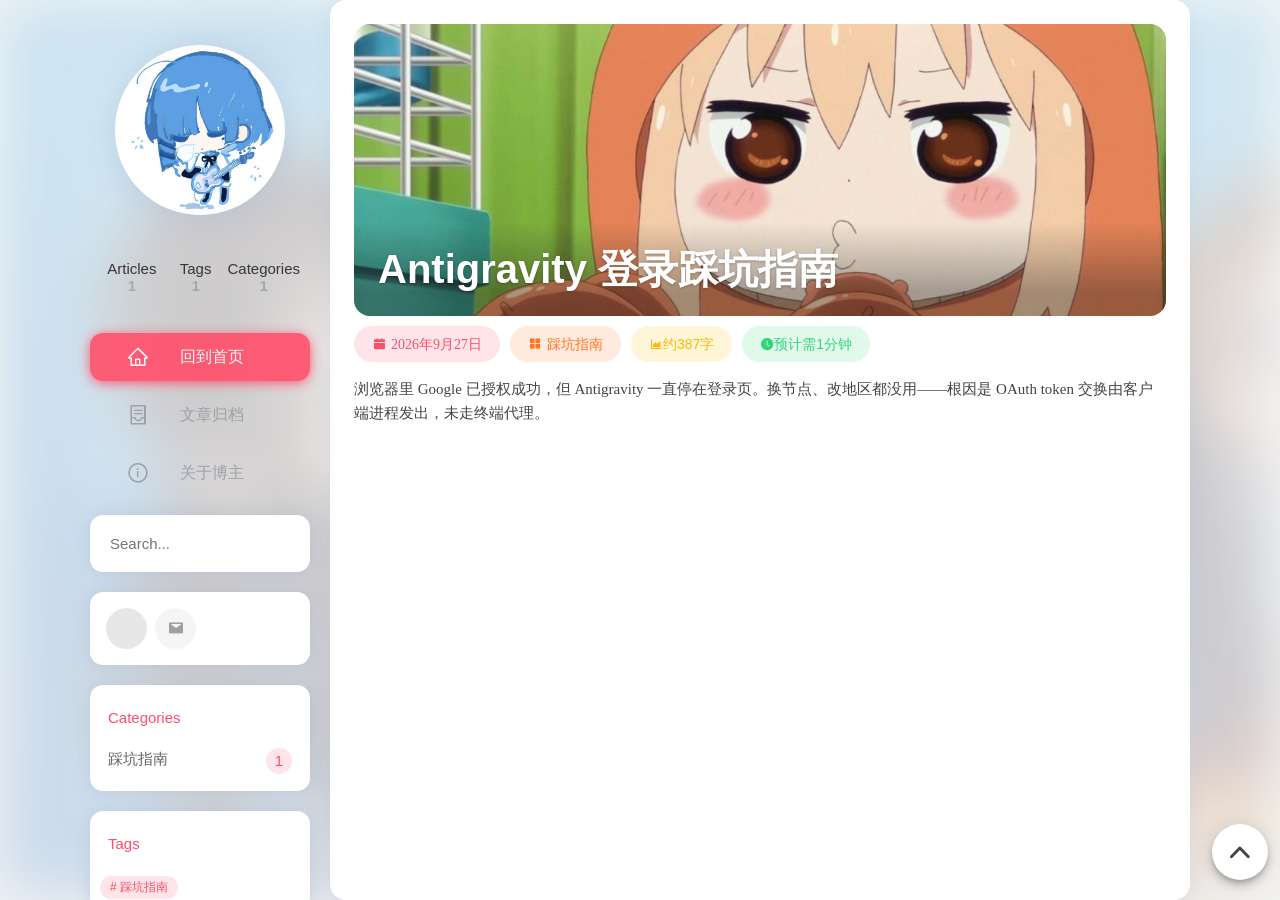
==== commit e2356034: "feat:delete" ====
--- a/index.html
+++ b/index.html
@@ -49,9 +49,9 @@
 
             <!-- Stats Counts -->
             <div class="nexmoe-count">
-                <div><span>Articles</span><b id="stat-articles">4</b></div>
-                <div><span>Tags</span><b id="stat-tags">8</b></div>
-                <div><span>Categories</span><b id="stat-categories">4</b></div>
+                <div><span>Articles</span><b id="stat-articles">1</b></div>
+                <div><span>Tags</span><b id="stat-tags">1</b></div>
+                <div><span>Categories</span><b id="stat-categories">1</b></div>
             </div>
 
             <!-- Nav List -->
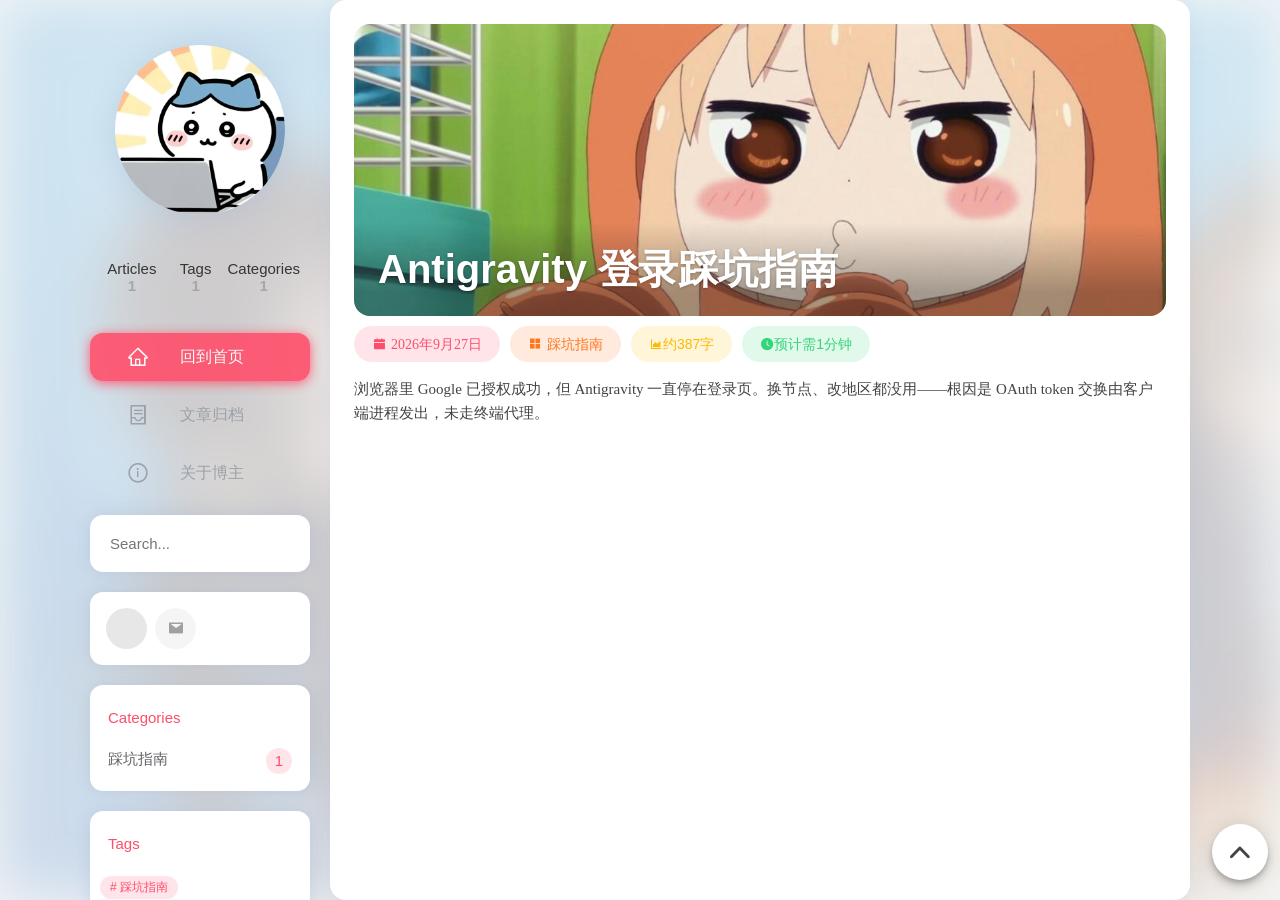
==== commit faf29fee: "feat:change avatar" ====
--- a/index.html
+++ b/index.html
@@ -31,7 +31,7 @@
                 </a>
                 <div class="mdui-toolbar-spacer"></div>
                 <a href="/about.html" title="catyuan" class="mdui-btn mdui-btn-icon">
-                    <img src="/images/bochirock/ryou.png" alt="catyuan">
+                    <img src="/images/avatar.png" alt="catyuan">
                 </a>
             </div>
         </div>
@@ -43,7 +43,7 @@
             <!-- Avatar -->
             <div class="nexmoe-avatar mdui-ripple">
                 <a href="/" title="catyuan">
-                    <img src="/images/bochirock/ryou.png" alt="catyuan">
+                    <img src="/images/avatar.png" alt="catyuan">
                 </a>
             </div>
 
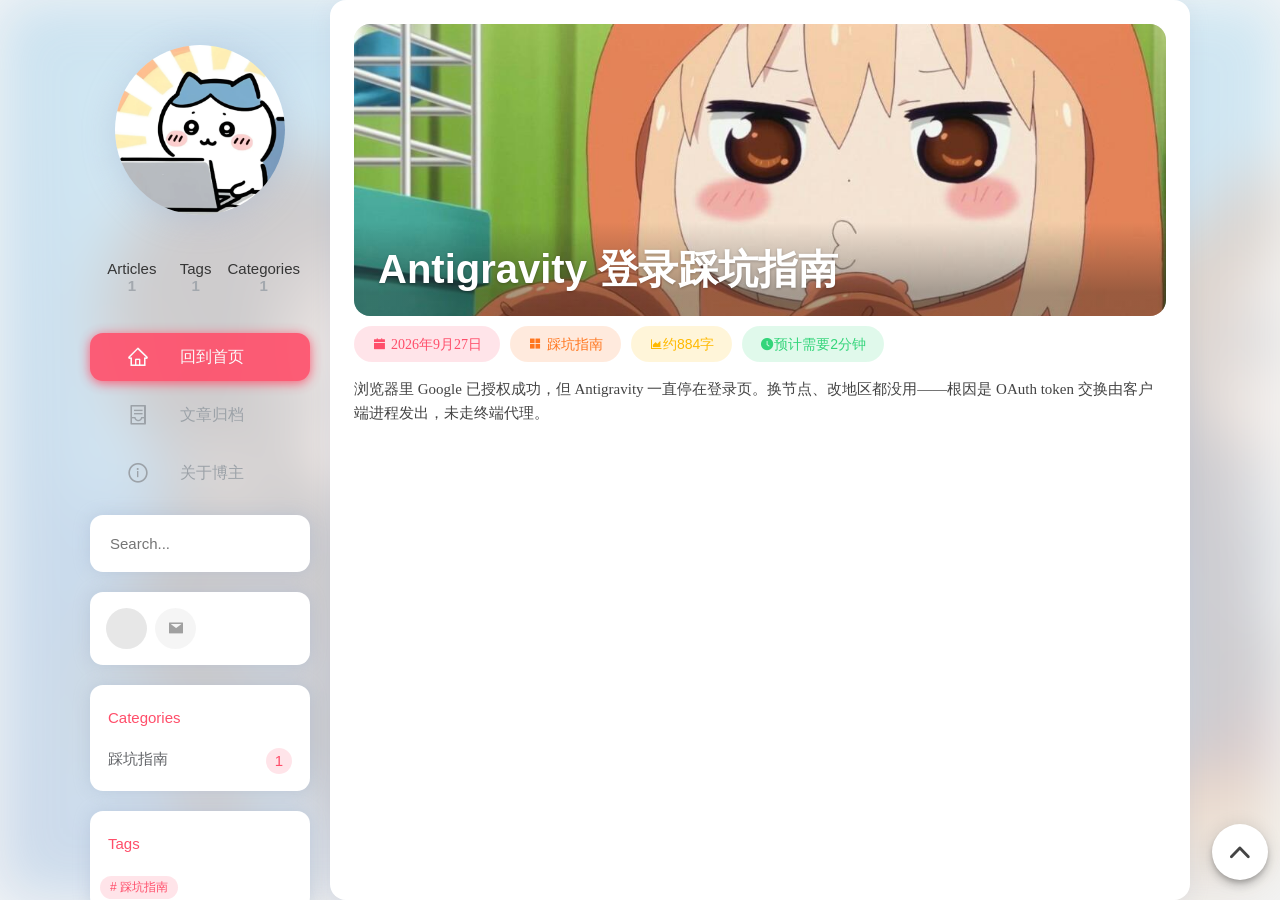
==== commit 23276bf2: "fix(archive): render post card list for tag and category filters" ====
--- a/index.html
+++ b/index.html
@@ -9,7 +9,7 @@
     <meta property="og:type" content="website">
     <meta property="og:title" content="catyuan · 技术博客">
     <meta property="og:site_name" content="catyuan · 技术博客">
-    <link rel="shortcut icon" href="/images/background/cangshu.png" type="image/png">
+    <link rel="shortcut icon" href="/assets/img/favicon.png" type="image/png">
 
     <!-- Stylesheets -->
     <link rel="stylesheet" href="/lib/fancybox/fancybox.css">
@@ -200,8 +200,8 @@
                 const cover = art.cover || '/images/post/markerdown.jpg';
                 const cat = art.category || '默认';
                 const formattedDate = formatDate(art.date);
-                const wordEstimate = art.summary ? Math.max(1, Math.round(art.summary.length * 4.5)) : 800;
-                const readingMinutes = Math.max(1, Math.round(wordEstimate / 350));
+                const wordEstimate = art.words || (art.summary ? Math.max(1, Math.round(art.summary.length * 4.5)) : 800);
+                const readingMinutes = art.readingMinutes || Math.max(1, Math.round(wordEstimate / 350));
 
                 html += `
                 <div class="nexmoe-post">
@@ -216,7 +216,7 @@
                             <a class="nexmoefont icon-calendar-fill">${formattedDate}</a>
                             <a class="nexmoefont icon-appstore-fill -link" href="/archive.html?cat=${encodeURIComponent(cat)}">${cat}</a>
                             <a><i class="nexmoefont icon-areachart"></i>约${wordEstimate > 1000 ? (wordEstimate/1000).toFixed(1) + 'k' : wordEstimate}字</a>
-                            <a><i class="nexmoefont icon-time-circle-fill"></i>预计需${readingMinutes}分钟</a>
+                            <a><i class="nexmoefont icon-time-circle-fill"></i>预计需要${readingMinutes}分钟</a>
                         </div>
                     </div>
                     <article>
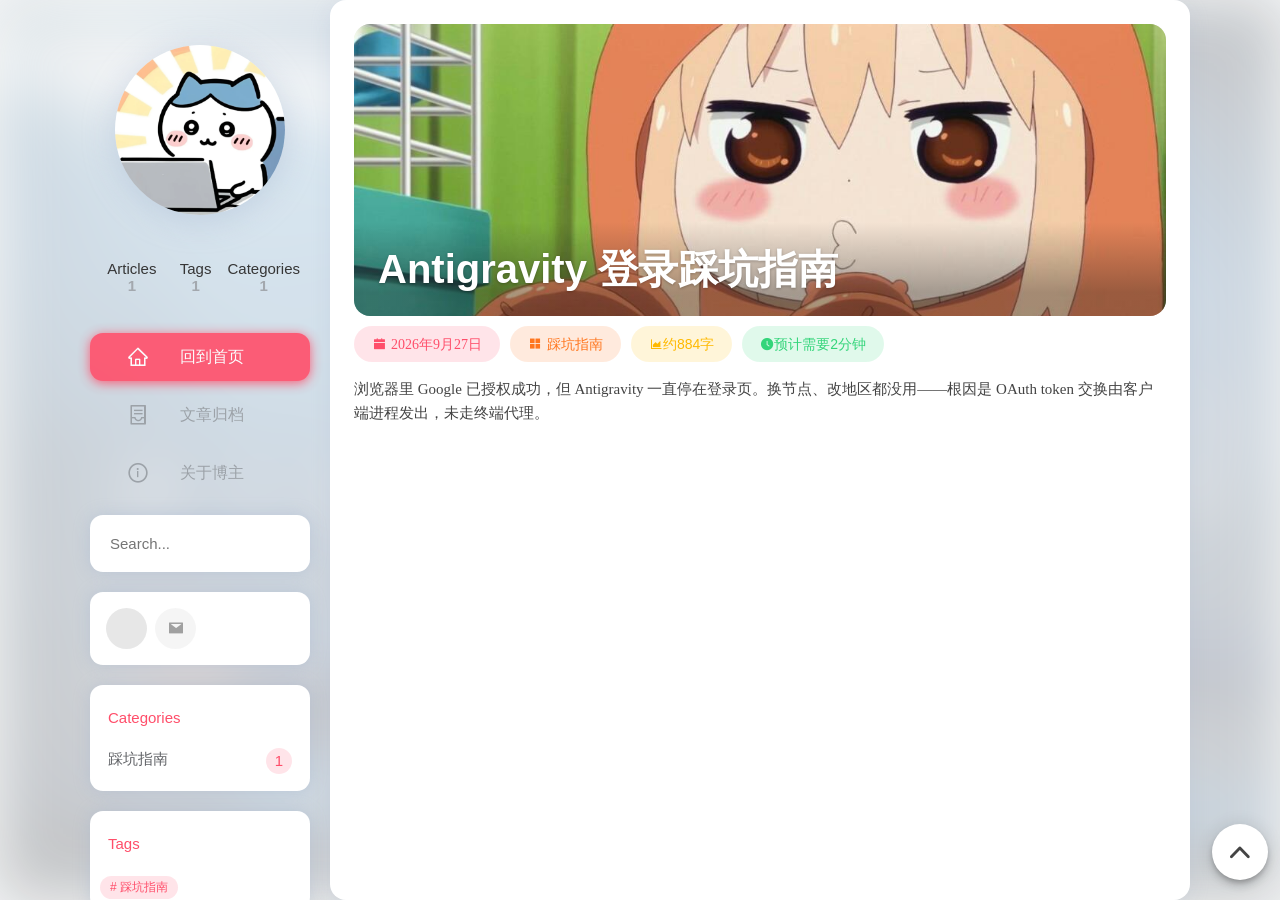
==== commit 0058a982: "feat: change site background image from k-on.jpg to back.jpg" ====
--- a/index.html
+++ b/index.html
@@ -23,7 +23,7 @@
 <body class="mdui-drawer-body-left">
     <!-- Top Hero Background & Mobile AppBar -->
     <div id="nexmoe-background">
-        <div class="nexmoe-bg" style="background-image: url('/images/background/k-on.jpg');"></div>
+        <div class="nexmoe-bg" style="background-image: url('/images/background/back.jpg');"></div>
         <div class="mdui-appbar mdui-shadow-0">
             <div class="mdui-toolbar">
                 <a mdui-drawer="{target: '#drawer', swipe: true}" title="menu" class="mdui-btn mdui-btn-icon mdui-ripple">
@@ -114,13 +114,6 @@
                     </div>
                 </div>
 
-                <!-- Archive -->
-                <div class="nexmoe-widget-wrap">
-                    <h3 class="nexmoe-widget-title">Archive</h3>
-                    <div class="nexmoe-widget">
-                        <ul class="archive-list" id="sidebar-archives"></ul>
-                    </div>
-                </div>
 
                 <!-- Recent Posts -->
                 <div class="nexmoe-widget-wrap">
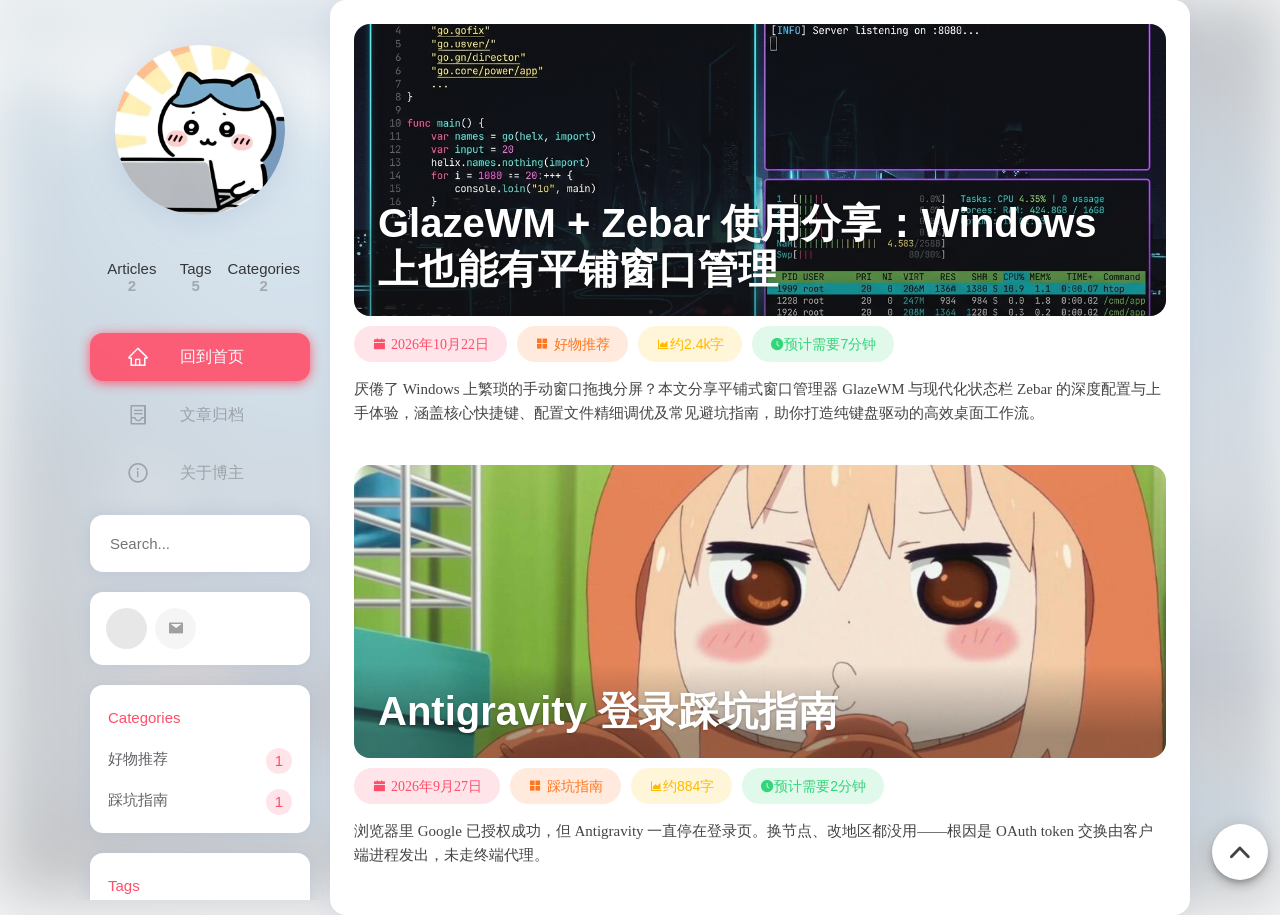
==== commit 88f9d72d: "fix: 消除切页时侧边栏统计数值闪变问题并增加会话缓存" ====
--- a/index.html
+++ b/index.html
@@ -49,9 +49,22 @@
 
             <!-- Stats Counts -->
             <div class="nexmoe-count">
-                <div><span>Articles</span><b id="stat-articles">1</b></div>
-                <div><span>Tags</span><b id="stat-tags">1</b></div>
-                <div><span>Categories</span><b id="stat-categories">1</b></div>
+                <div><span>Articles</span><b id="stat-articles">2</b></div>
+                <div><span>Tags</span><b id="stat-tags">5</b></div>
+                <div><span>Categories</span><b id="stat-categories">2</b></div>
+                <script>
+                    (function () {
+                        try {
+                            var s = sessionStorage.getItem('blog_stats');
+                            if (s) {
+                                var d = JSON.parse(s);
+                                if (d.articles !== undefined) document.getElementById('stat-articles').innerText = d.articles;
+                                if (d.tags !== undefined) document.getElementById('stat-tags').innerText = d.tags;
+                                if (d.categories !== undefined) document.getElementById('stat-categories').innerText = d.categories;
+                            }
+                        } catch (e) {}
+                    })();
+                </script>
             </div>
 
             <!-- Nav List -->
--- a/css/custom.css
+++ b/css/custom.css
@@ -154,3 +154,54 @@
     box-shadow: none;
   }
 }
+
+/* Blockquote quotation styling refinement */
+article blockquote {
+  padding: 14px 38px 14px 44px;
+  position: relative;
+  line-height: 1.8;
+}
+
+article blockquote:before {
+  content: '\201C';
+  top: 6px;
+  left: 12px;
+  position: absolute;
+  color: #bbb;
+  font-size: 2.4em;
+  line-height: 1;
+  font-family: Georgia, serif;
+  pointer-events: none;
+}
+
+article blockquote:after {
+  content: '\201D';
+  bottom: -6px;
+  right: 12px;
+  position: absolute;
+  color: #bbb;
+  font-size: 2.4em;
+  line-height: 1;
+  font-family: Georgia, serif;
+  pointer-events: none;
+}
+
+/* Mermaid Sequence & Diagram Container */
+.mermaid {
+  display: flex;
+  justify-content: center;
+  align-items: center;
+  margin: 28px 0;
+  background: #fafafa;
+  padding: 20px;
+  border-radius: 12px;
+  border: 1px solid #eee;
+  overflow-x: auto;
+  box-shadow: 0 2px 10px rgba(0, 0, 0, 0.02);
+}
+
+.mermaid svg {
+  max-width: 100% !important;
+  height: auto !important;
+}
+
